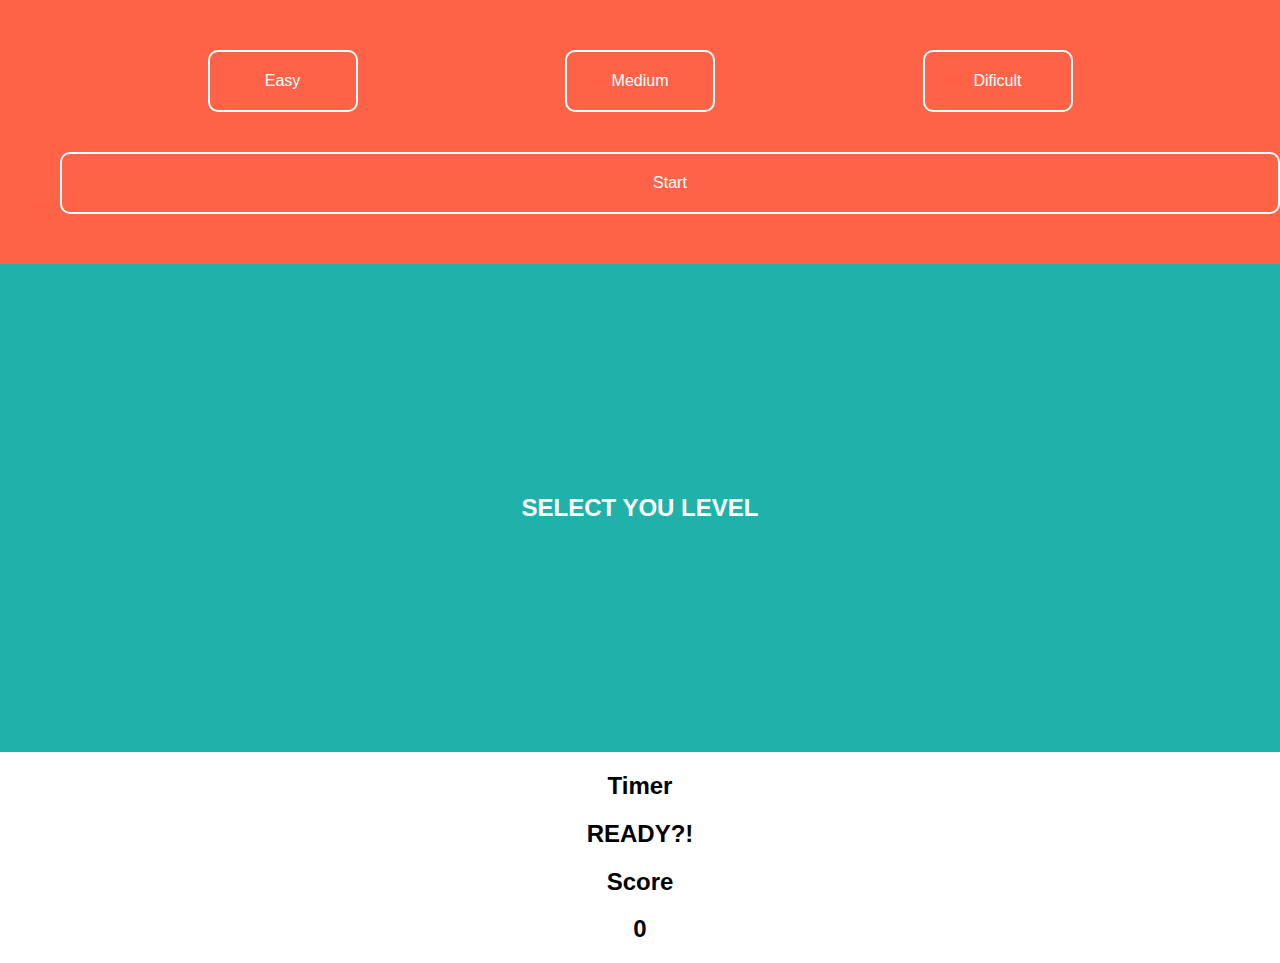
==== index.html @ de456185 "initial commit, basic game functionality" ====
<!DOCTYPE html>
<html lang="en">

<head>
    <meta charset="UTF-8">
    <meta name="viewport" content="width=device-width, initial-scale=1.0">
    <meta http-equiv="X-UA-Compatible" content="ie=edge">
    <link rel="stylesheet" href="styles/style.css">
    <link rel="stylesheet" href="https://use.fontawesome.com/releases/v5.7.1/css/all.css"
        integrity="sha384-fnmOCqbTlWIlj8LyTjo7mOUStjsKC4pOpQbqyi7RrhN7udi9RwhKkMHpvLbHG9Sr" crossorigin="anonymous">
    <title>Click The Bait!</title>
</head>

<body>
    <header>
        <!-- Header is here -->
    </header>
    <main>
        <section class="controls flex wrap">
            <div class="level">Easy</div>
            <div class="level">Medium</div>
            <div class="level">Dificult</div>
            <div class="start">Start</div>
        </section>
        <section class="game-area flex wrap">
            <div class="holder">
                <h2>Select you level</h2>
            </div>
        </section>
        <section class="score-holder">
            <!-- <h2>SCORE</h2> -->
            <h2>Timer</h2>
            <h2 class ="timer">READY?!</h2>
            <h2>Score</h2>
            <h2 class="score">0</h2>
        </section>
    </main>

    <footer>
        <!-- footer is here -->
    </footer>
    <script src="https://cdnjs.cloudflare.com/ajax/libs/jquery/2.1.4/jquery.js"></script>
    <script src="js/script.js"></script>
</body>

</html>
---- styles/style.css ----
article, aside, details, figcaption, figure, footer, header, hgroup, nav, section, summary {
  display: block; }

audio, canvas, video {
  display: inline-block; }

audio:not([controls]) {
  display: none;
  height: 0; }

[hidden] {
  display: none; }

html {
  font-family: sans-serif;
  -webkit-text-size-adjust: 100%;
  -ms-text-size-adjust: 100%; }

a:focus {
  outline: thin dotted; }

a:active, a:hover {
  outline: 0; }

h1 {
  font-size: 2em; }

abbr[title] {
  border-bottom: 1px dotted; }

b, strong {
  font-weight: 700; }

dfn {
  font-style: italic; }

mark {
  background: #ff0;
  color: #000; }

code, kbd, pre, samp {
  font-family: monospace, serif;
  font-size: 1em; }

pre {
  white-space: pre-wrap;
  word-wrap: break-word; }

q {
  quotes: \201C \201D \2018 \2019; }

small {
  font-size: 80%; }

sub, sup {
  font-size: 75%;
  line-height: 0;
  position: relative;
  vertical-align: baseline; }

sup {
  top: -.5em; }

sub {
  bottom: -.25em; }

img {
  border: 0; }

svg:not(:root) {
  overflow: hidden; }

fieldset {
  border: 1px solid silver;
  margin: 0 2px;
  padding: .35em .625em .75em; }

button, input, select, textarea {
  font-family: inherit;
  font-size: 100%;
  margin: 0; }

button, input {
  line-height: normal; }

button, html input[type=button], input[type=reset], input[type=submit] {
  -webkit-appearance: button;
  cursor: pointer; }

button[disabled], input[disabled] {
  cursor: default; }

input[type=checkbox], input[type=radio] {
  -webkit-box-sizing: border-box;
  box-sizing: border-box;
  padding: 0; }

input[type=search] {
  -webkit-appearance: textfield;
  -moz-box-sizing: content-box;
  -webkit-box-sizing: content-box;
  box-sizing: content-box; }

input[type=search]::-webkit-search-cancel-button, input[type=search]::-webkit-search-decoration {
  -webkit-appearance: none; }

textarea {
  overflow: auto;
  vertical-align: top; }

table {
  border-collapse: collapse;
  border-spacing: 0; }

body, figure {
  margin: 0; }

legend, button::-moz-focus-inner, input::-moz-focus-inner {
  border: 0;
  padding: 0; }

.clearfix:after {
  visibility: hidden;
  display: block;
  font-size: 0;
  content: '';
  clear: both;
  height: 0; }

* {
  -moz-box-sizing: border-box;
  -webkit-box-sizing: border-box;
  box-sizing: border-box; }

.game-area {
  width: 100%;
  -webkit-box-orient: horizontal;
  -webkit-box-direction: normal;
  -ms-flex-direction: row;
  flex-direction: row;
  -ms-flex-pack: distribute;
  justify-content: space-around;
  background: lightseagreen;
  color: white;
  padding: 10px 30px; }

.holder {
  padding: 200px 0;
  text-transform: uppercase; }

.card {
  height: 50px;
  -ms-flex-preferred-size: 50px;
  flex-basis: 50px;
  -ms-flex-negative: 0;
  flex-shrink: 0;
  margin: 10px;
  padding: 10px;
  border: 2px white solid;
  border-radius: 10%; }

.correct {
  background: greenyellow; }

.wrong {
  background: red; }

.flex {
  display: -webkit-box;
  display: -ms-flexbox;
  display: flex; }

.wrap {
  -ms-flex-wrap: wrap;
  flex-wrap: wrap; }

img {
  width: 100%; }

.controls {
  -webkit-box-orient: horizontal;
  -webkit-box-direction: normal;
  -ms-flex-direction: row;
  flex-direction: row;
  -webkit-box-pack: space-evenly;
  -ms-flex-pack: space-evenly;
  justify-content: space-evenly;
  padding: 30px;
  color: white;
  background: tomato; }

.level, .start {
  -ms-flex-preferred-size: 150px;
  flex-basis: 150px;
  -ms-flex-negative: 0;
  flex-shrink: 0;
  padding: 20px;
  margin: 20px 30px;
  border: 2px solid white;
  border-radius: 10px;
  text-align: center; }

.start {
  min-width: 100%; }

.score-holder h2 {
  text-align: center; }
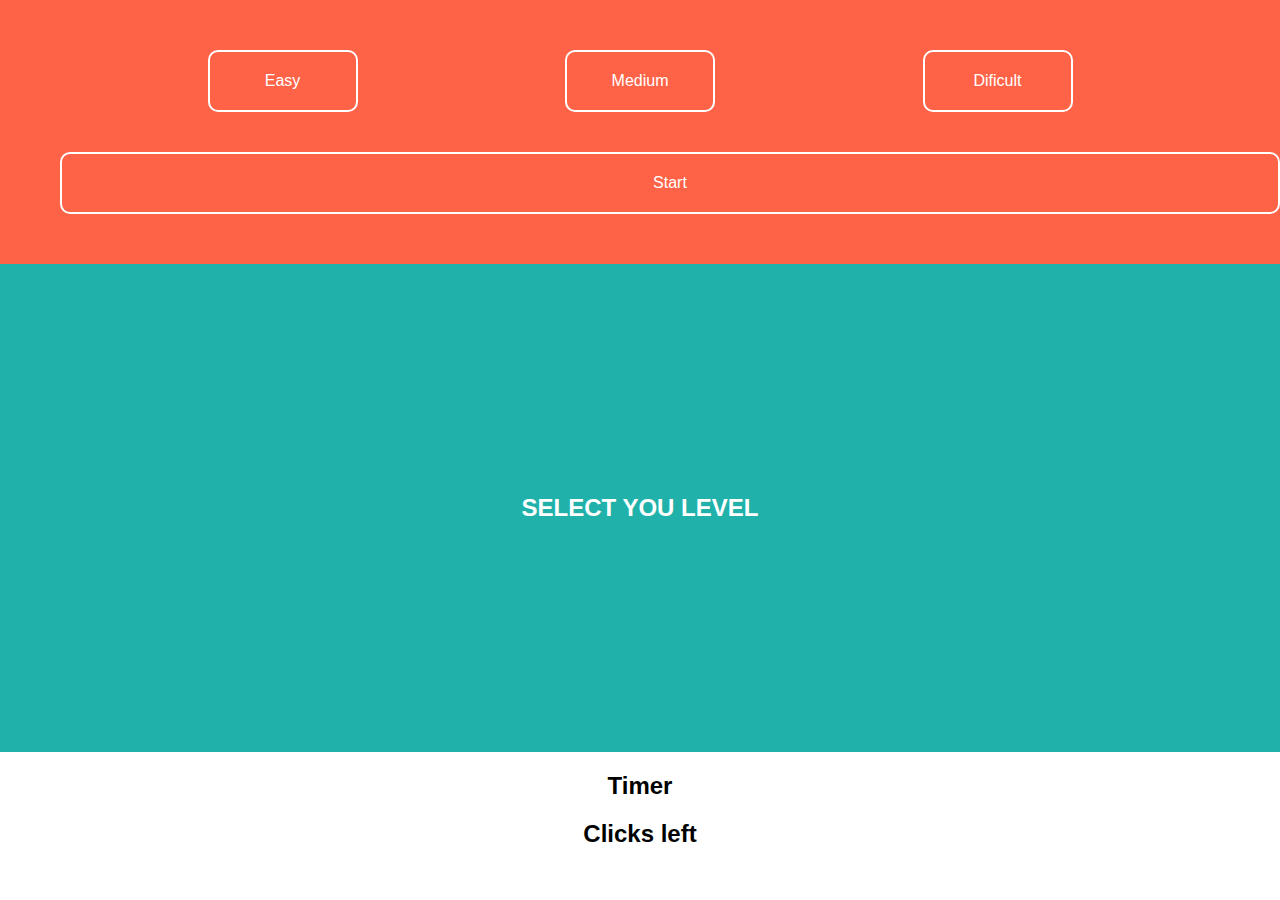
==== commit cab493db: "Game logic updated: can no longer click when game is over, clicking on boot pauses ability, cannot d" ====
--- a/index.html
+++ b/index.html
@@ -30,9 +30,10 @@
         <section class="score-holder">
             <!-- <h2>SCORE</h2> -->
             <h2>Timer</h2>
-            <h2 class ="timer">READY?!</h2>
-            <h2>Score</h2>
-            <h2 class="score">0</h2>
+            <h2 class ="timer"></h2>
+            <h2>Clicks left</h2>
+            <h2 class="score"></h2>
+            <h2 class="result"></h2>
         </section>
     </main>
 
--- a/styles/style.css
+++ b/styles/style.css
@@ -144,6 +144,9 @@
   color: white;
   padding: 10px 30px; }
 
+.paused {
+  cursor: not-allowed; }
+
 .holder {
   padding: 200px 0;
   text-transform: uppercase; }
@@ -163,6 +166,9 @@
   background: greenyellow; }
 
 .wrong {
+  background: red; }
+
+.clicked {
   background: red; }
 
 .flex {
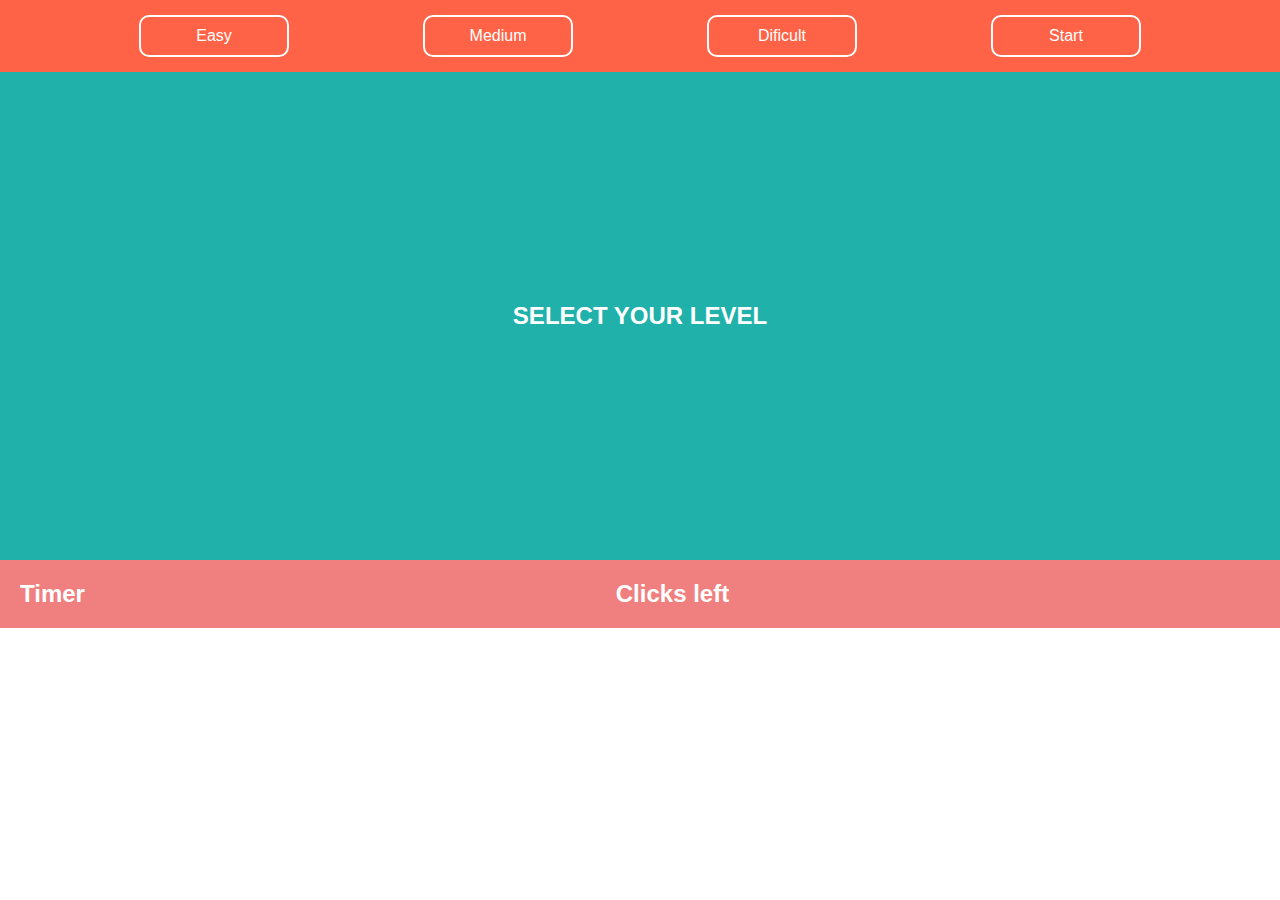
==== commit a7a43ccf: "MVP v.1" ====
--- a/index.html
+++ b/index.html
@@ -24,10 +24,10 @@
         </section>
         <section class="game-area flex wrap">
             <div class="holder">
-                <h2>Select you level</h2>
+                <h2>Select your level</h2>
             </div>
         </section>
-        <section class="score-holder">
+        <section class="score-holder flex wrap">
             <!-- <h2>SCORE</h2> -->
             <h2>Timer</h2>
             <h2 class ="timer"></h2>
--- a/styles/style.css
+++ b/styles/style.css
@@ -191,7 +191,7 @@
   -webkit-box-pack: space-evenly;
   -ms-flex-pack: space-evenly;
   justify-content: space-evenly;
-  padding: 30px;
+  padding: 10px;
   color: white;
   background: tomato; }
 
@@ -200,14 +200,20 @@
   flex-basis: 150px;
   -ms-flex-negative: 0;
   flex-shrink: 0;
-  padding: 20px;
-  margin: 20px 30px;
+  padding: 10px;
+  margin: 5px;
   border: 2px solid white;
   border-radius: 10px;
   text-align: center; }
 
-.start {
-  min-width: 100%; }
+.score-holder {
+  -webkit-box-pack: justify;
+  -ms-flex-pack: justify;
+  justify-content: space-between;
+  background: lightcoral;
+  color: white; }
 
 .score-holder h2 {
-  text-align: center; }
+  text-align: center;
+  margin: 0;
+  padding: 20px; }
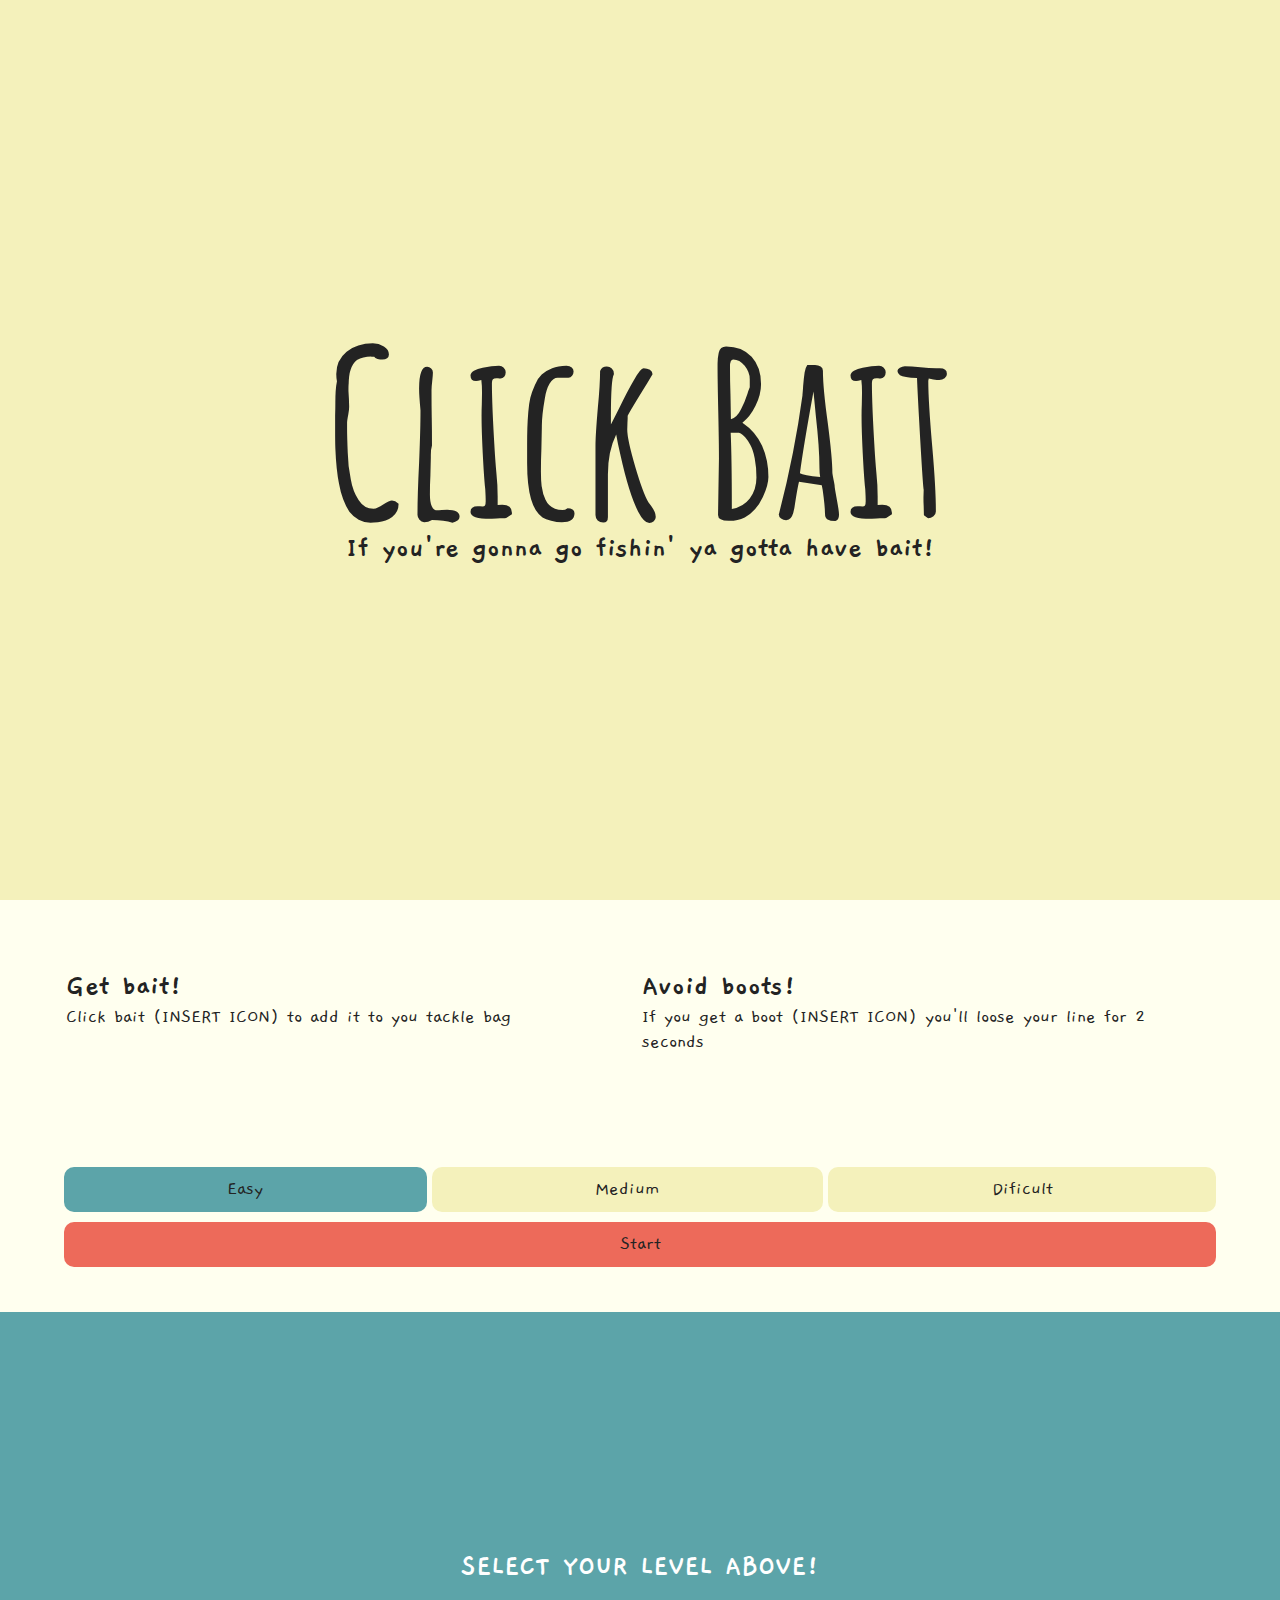
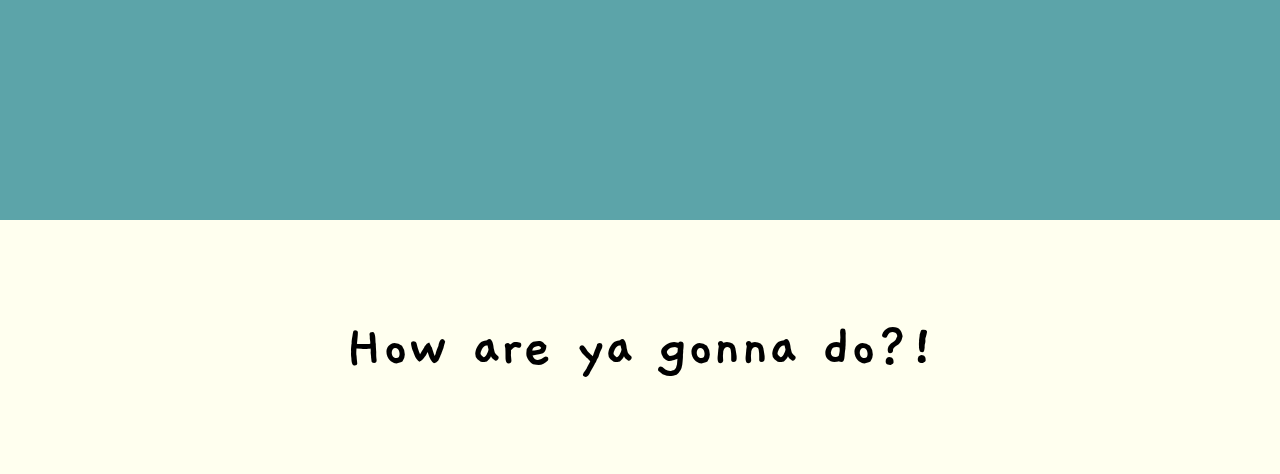
==== commit c7861470: "Added info and styling to game" ====
--- a/index.html
+++ b/index.html
@@ -8,33 +8,111 @@
     <link rel="stylesheet" href="styles/style.css">
     <link rel="stylesheet" href="https://use.fontawesome.com/releases/v5.7.1/css/all.css"
         integrity="sha384-fnmOCqbTlWIlj8LyTjo7mOUStjsKC4pOpQbqyi7RrhN7udi9RwhKkMHpvLbHG9Sr" crossorigin="anonymous">
-    <title>Click The Bait!</title>
+    <title>Click Bait!</title>
 </head>
 
 <body>
     <header>
-        <!-- Header is here -->
+        <nav></nav>
+        <div class="logo">
+            <h1>Click Bait</h1>
+            <h2>If you're gonna go fishin' ya gotta have bait!</h2>
+        </div>
     </header>
     <main>
-        <section class="controls flex wrap">
-            <div class="level">Easy</div>
-            <div class="level">Medium</div>
-            <div class="level">Dificult</div>
+        <section>
+            <!-- <div class="intro">
+                <h1>Intro</h1>
+                <p></p>
+            </div> -->
+            <div class="rules">
+                <div class="rule rule-1">
+                    <h2>Get bait!</h2>
+                    <p>Click bait (INSERT ICON) to add it to you tackle bag</p>        
+                </div>
+                <div class="rule rule-2">
+                    <h2>Avoid boots!</h2>
+                    <p>If you get a boot (INSERT ICON) you'll loose your line for 2 seconds</p>
+                </div>
+            </div>
+        </section>
+        <section class="controls">
+            <div class="level-controls">
+                <div class="level selected">Easy</div>
+                <div class="level">Medium</div>
+                <div class="level">Dificult</div>
+            </div>
             <div class="start">Start</div>
         </section>
-        <section class="game-area flex wrap">
+        <section class="game-area clearfix">
             <div class="holder">
-                <h2>Select your level</h2>
+                <h2>Select your level above!</h2>
             </div>
+           
+            <!-- <div class="card boot not-clicked"><img src="assets/boot-2.svg" alt="worm"></div>
+            <div class="card bait not-clicked"><img src="assets/worm.svg" alt="worm"></div>
+            <div class="card bait not-clicked"><img src="assets/caterpillar.svg" alt="worm"></div>
+            <div class="card boot not-clicked"><img src="assets/boot-2.svg" alt="worm"></div>
+            <div class="card boot not-clicked"><img src="assets/boot-2.svg" alt="worm"></div>
+            <div class="card boot not-clicked"><img src="assets/boot-2.svg" alt="worm"></div>
+            <div class="card boot not-clicked"><img src="assets/boot.svg" alt="worm"></div>
+            <div class="card bait not-clicked"><img src="assets/worm.svg" alt="worm"></div>
+            <div class="card bait not-clicked"><img src="assets/worm.svg" alt="worm"></div>
+            <div class="card bait not-clicked"><img src="assets/worm.svg" alt="worm"></div>
+            <div class="card boot not-clicked"><img src="assets/boot.svg" alt="worm"></div>
+            <div class="card boot not-clicked"><img src="assets/boot-2.svg" alt="worm"></div>
+            <div class="card bait not-clicked"><img src="assets/worm.svg" alt="worm"></div>
+            <div class="card boot not-clicked"><img src="assets/boot.svg" alt="worm"></div>
+            <div class="card boot not-clicked"><img src="assets/boot-2.svg" alt="worm"></div>
+            <div class="card bait not-clicked"><img src="assets/caterpillar.svg" alt="worm"></div>
+            <div class="card bait not-clicked"><img src="assets/worm.svg" alt="worm"></div>
+            <div class="card boot not-clicked"><img src="assets/boot-2.svg" alt="worm"></div>
+            <div class="card bait not-clicked"><img src="assets/caterpillar.svg" alt="worm"></div>
+            <div class="card boot not-clicked"><img src="assets/boot-2.svg" alt="worm"></div>
+            <div class="card bait not-clicked"><img src="assets/caterpillar.svg" alt="worm"></div>
+            <div class="card boot not-clicked"><img src="assets/boot-2.svg" alt="worm"></div>
+            <div class="card boot not-clicked"><img src="assets/boot.svg" alt="worm"></div>
+            <div class="card bait not-clicked"><img src="assets/worm.svg" alt="worm"></div>
+            <div class="card boot not-clicked"><img src="assets/boot-2.svg" alt="worm"></div>
+            <div class="card bait not-clicked"><img src="assets/worm.svg" alt="worm"></div>
+            <div class="card boot not-clicked"><img src="assets/boot.svg" alt="worm"></div>
+            <div class="card boot not-clicked"><img src="assets/boot.svg" alt="worm"></div>
+            <div class="card bait not-clicked"><img src="assets/caterpillar.svg" alt="worm"></div>
+            <div class="card boot not-clicked"><img src="assets/boot-2.svg" alt="worm"></div>
+            <div class="card boot not-clicked"><img src="assets/boot.svg" alt="worm"></div>
+            <div class="card bait not-clicked"><img src="assets/worm.svg" alt="worm"></div> -->
         </section>
-        <section class="score-holder flex wrap">
-            <!-- <h2>SCORE</h2> -->
+        <div class="score-holder">
+            <h2>Timer</h2>
+            <h2 class="timer">-</h2>
+            <!-- <h2>Score</h2>
+            <h2>-</h2> -->
+        </div>
+        <!-- <section class="score-holder">
+            <h2>SCORE</h2>
             <h2>Timer</h2>
             <h2 class ="timer"></h2>
             <h2>Clicks left</h2>
             <h2 class="score"></h2>
-            <h2 class="result"></h2>
+            <h2 class="result"></h2> 
+        </section> -->
+        <section class="end-game-score">
+            <h2>How are ya gonna do?!</h2>
+            <div class="this-game">
+                <h2>Your score</h2>
+                <p class="score">-</p>
+                <p class="percent">-</p>
+                <p class="note">-</p>        
+            </div>
+            <div class="total-games">
+                <h2>Games played</h2>
+                <p class="played">-</p>        
+                <!-- <h2>Win %</h2>
+                <p class="won"></p> -->
+            </div>
+
         </section>
+
     </main>
 
     <footer>
--- a/styles/style.css
+++ b/styles/style.css
@@ -1,3 +1,4 @@
+@import url("https://fonts.googleapis.com/css?family=Amatic+SC:400,700|Gaegu:400,700|Staatliches");
 article, aside, details, figcaption, figure, footer, header, hgroup, nav, section, summary {
   display: block; }
 
@@ -132,17 +133,73 @@
   -webkit-box-sizing: border-box;
   box-sizing: border-box; }
 
+.this_does_nothing {
+  font-family: 'Amatic SC', cursive;
+  font-family: 'Staatliches', cursive;
+  font-family: 'Gaegu', cursive; }
+
+body {
+  font-family: 'Gaegu', cursive; }
+
+html {
+  font-size: 125%; }
+
+img {
+  width: 100%;
+  display: block; }
+
+.logo {
+  background: #f4f1bb;
+  color: #232323;
+  height: 100vh;
+  display: -webkit-box;
+  display: -ms-flexbox;
+  display: flex;
+  -webkit-box-orient: vertical;
+  -webkit-box-direction: normal;
+  -ms-flex-direction: column;
+  flex-direction: column;
+  -webkit-box-pack: center;
+  -ms-flex-pack: center;
+  justify-content: center; }
+  .logo h1 {
+    font-family: 'Amatic SC', cursive;
+    font-weight: bold;
+    font-size: 230px;
+    line-height: 85%;
+    margin: 0 auto; }
+  .logo h2 {
+    font-family: 'Gaegu', cursive;
+    margin: 0 auto; }
+
+.rules {
+  padding: 50px 5%;
+  display: -webkit-box;
+  display: -ms-flexbox;
+  display: flex;
+  -ms-flex-wrap: wrap;
+  flex-wrap: wrap;
+  background: #ffffef;
+  color: #232323; }
+  .rules h2, .rules p {
+    margin: 0; }
+  .rules .rule {
+    -ms-flex-preferred-size: 460px;
+    flex-basis: 460px;
+    -webkit-box-flex: 1;
+    -ms-flex-positive: 1;
+    flex-grow: 1;
+    -ms-flex-negative: 0;
+    flex-shrink: 0; }
+  .rules .rule-1, .rules .rule-2 {
+    padding: 15px 0;
+    border: #ffffef 2px solid;
+    border-radius: 15px; }
+
 .game-area {
-  width: 100%;
-  -webkit-box-orient: horizontal;
-  -webkit-box-direction: normal;
-  -ms-flex-direction: row;
-  flex-direction: row;
-  -ms-flex-pack: distribute;
-  justify-content: space-around;
-  background: lightseagreen;
+  background: #5ca4a9;
   color: white;
-  padding: 10px 30px; }
+  padding: 10px 5%; }
 
 .paused {
   cursor: not-allowed; }
@@ -150,17 +207,17 @@
 .holder {
   padding: 200px 0;
   text-transform: uppercase; }
+  .holder h2 {
+    text-align: center; }
 
 .card {
-  height: 50px;
-  -ms-flex-preferred-size: 50px;
-  flex-basis: 50px;
-  -ms-flex-negative: 0;
-  flex-shrink: 0;
-  margin: 10px;
   padding: 10px;
   border: 2px white solid;
-  border-radius: 10%; }
+  border-radius: 10%;
+  margin: 3px;
+  width: calc((100% / 8) - 6px);
+  float: left;
+  background: #f4f1bb; }
 
 .correct {
   background: greenyellow; }
@@ -171,49 +228,71 @@
 .clicked {
   background: red; }
 
-.flex {
+.controls {
+  padding: 40px 5%;
+  color: #232323;
+  background: #ffffef; }
+  .controls .level-controls {
+    display: -webkit-box;
+    display: -ms-flexbox;
+    display: flex;
+    direction: row;
+    -ms-flex-wrap: wrap;
+    flex-wrap: wrap; }
+  .controls .level {
+    min-width: 200px;
+    -webkit-box-flex: 1;
+    -ms-flex-positive: 1;
+    flex-grow: 1; }
+  .controls .level, .controls .start {
+    padding: 10px;
+    margin: 5px 0;
+    background: #f4f1bb;
+    border-radius: 10px;
+    text-align: center; }
+  .controls .level:nth-child(2) {
+    margin: 5px; }
+  .controls .start {
+    background: #ed6a5a; }
+  .controls .level.selected {
+    background: #5ca4a9; }
+
+.score-holder {
+  background: #ed6a5a;
+  color: white;
+  position: fixed;
+  left: 2px;
+  bottom: 2px;
+  border-radius: 10px;
+  padding: 5px; }
+
+.score-holder h2 {
+  text-align: center;
+  font-size: 1rem;
+  margin: 0; }
+
+.end-game-score {
   display: -webkit-box;
   display: -ms-flexbox;
-  display: flex; }
-
-.wrap {
+  display: flex;
+  direction: row;
   -ms-flex-wrap: wrap;
-  flex-wrap: wrap; }
-
-img {
-  width: 100%; }
-
-.controls {
-  -webkit-box-orient: horizontal;
-  -webkit-box-direction: normal;
-  -ms-flex-direction: row;
-  flex-direction: row;
-  -webkit-box-pack: space-evenly;
-  -ms-flex-pack: space-evenly;
-  justify-content: space-evenly;
-  padding: 10px;
-  color: white;
-  background: tomato; }
-
-.level, .start {
-  -ms-flex-preferred-size: 150px;
-  flex-basis: 150px;
-  -ms-flex-negative: 0;
-  flex-shrink: 0;
-  padding: 10px;
-  margin: 5px;
-  border: 2px solid white;
-  border-radius: 10px;
+  flex-wrap: wrap;
+  background: #ffffef;
+  padding: 40px 5%; }
+  .end-game-score .this-game, .end-game-score .total-games {
+    -ms-flex-preferred-size: 300px;
+    flex-basis: 300px;
+    -webkit-box-flex: 1;
+    -ms-flex-positive: 1;
+    flex-grow: 1;
+    -ms-flex-negative: 0;
+    flex-shrink: 0; }
+  .end-game-score .total-games {
+    text-align: right; }
+
+.end-game-score > h2 {
+  font-size: 3rem;
+  -ms-flex-preferred-size: 100%;
+  flex-basis: 100%;
   text-align: center; }
-
-.score-holder {
-  -webkit-box-pack: justify;
-  -ms-flex-pack: justify;
-  justify-content: space-between;
-  background: lightcoral;
-  color: white; }
-
-.score-holder h2 {
-  text-align: center;
-  margin: 0;
-  padding: 20px; }
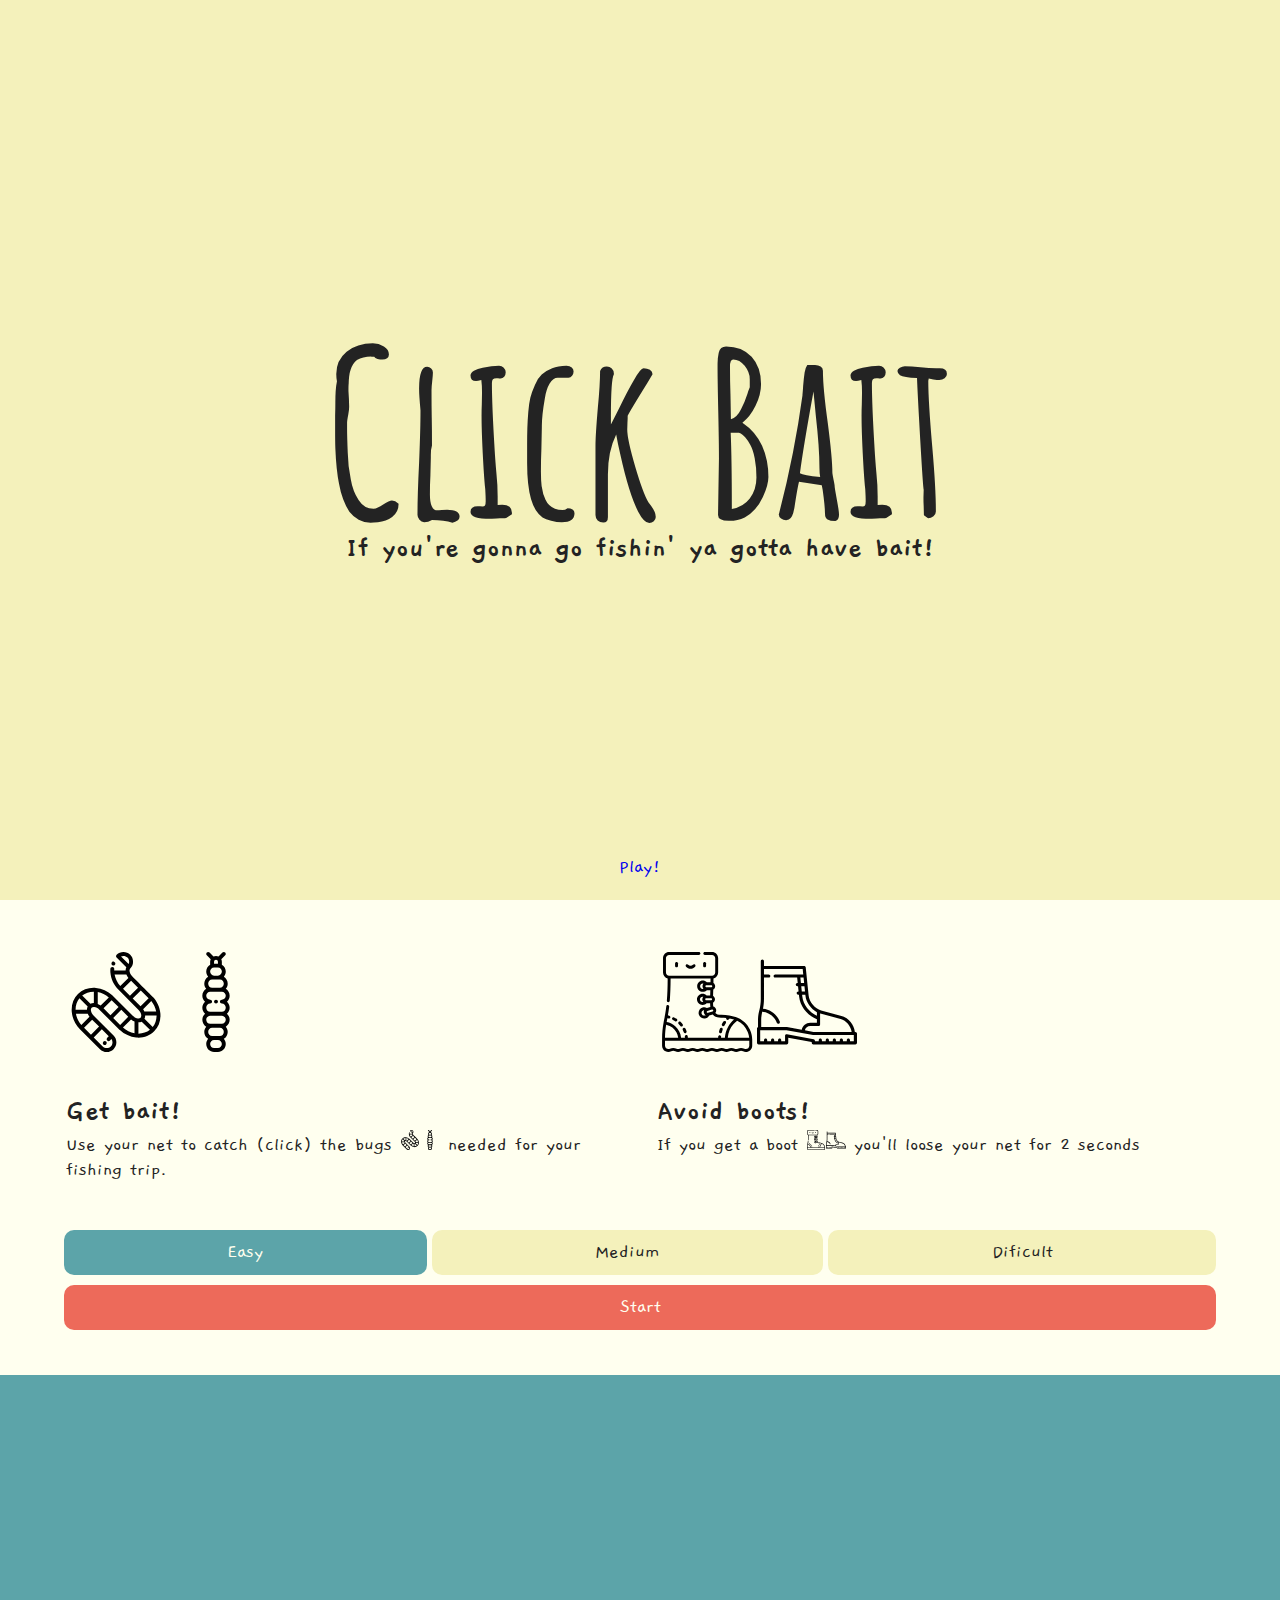
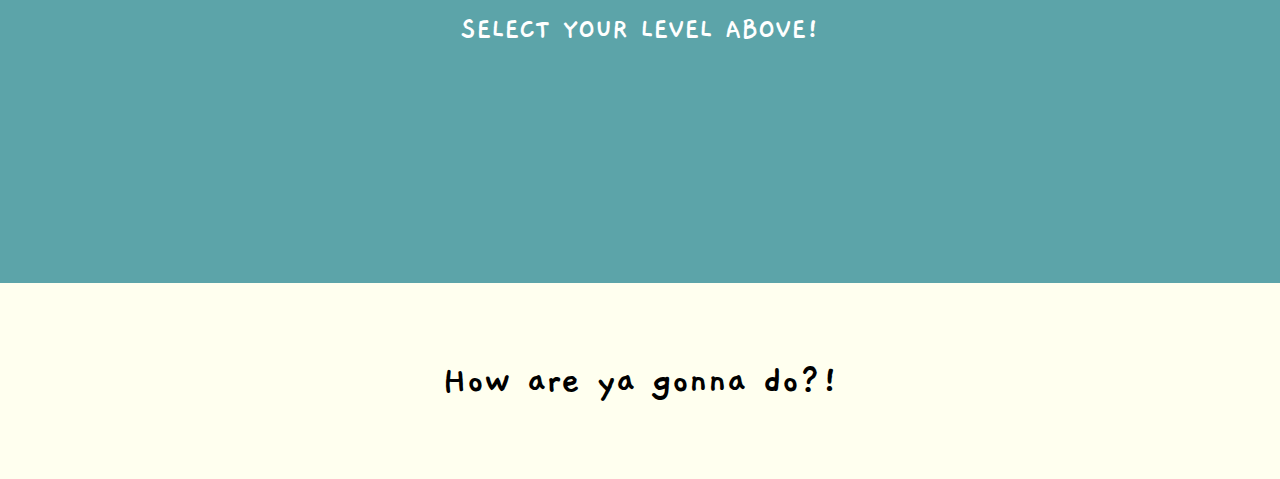
==== commit 6773f44e: "Added style & responsivnes" ====
--- a/index.html
+++ b/index.html
@@ -5,6 +5,9 @@
     <meta charset="UTF-8">
     <meta name="viewport" content="width=device-width, initial-scale=1.0">
     <meta http-equiv="X-UA-Compatible" content="ie=edge">
+    <!-- import animate css library -->
+    <!-- <link rel="stylesheet" href="animate.min.css"> -->
+    <link rel="stylesheet" href="https://cdnjs.cloudflare.com/ajax/libs/animate.css/3.7.0/animate.min.css">
     <link rel="stylesheet" href="styles/style.css">
     <link rel="stylesheet" href="https://use.fontawesome.com/releases/v5.7.1/css/all.css"
         integrity="sha384-fnmOCqbTlWIlj8LyTjo7mOUStjsKC4pOpQbqyi7RrhN7udi9RwhKkMHpvLbHG9Sr" crossorigin="anonymous">
@@ -14,12 +17,15 @@
 <body>
     <header>
         <nav></nav>
-        <div class="logo">
-            <h1>Click Bait</h1>
-            <h2>If you're gonna go fishin' ya gotta have bait!</h2>
+        <div class="logo bounce">
+            <h1 class="animated bounceInLeft">Click Bait</h1>
+            <h2 class="animated bounceInRight">If you're gonna go fishin' ya gotta have bait!</h2>
         </div>
+        <a href="#main-content">
+            <div class="play bounceInUp">Play!</div> 
+        </a>
     </header>
-    <main>
+    <main id="main-content">
         <section>
             <!-- <div class="intro">
                 <h1>Intro</h1>
@@ -27,12 +33,28 @@
             </div> -->
             <div class="rules">
                 <div class="rule rule-1">
-                    <h2>Get bait!</h2>
-                    <p>Click bait (INSERT ICON) to add it to you tackle bag</p>        
+                    <figure>
+                        <div class="image-holder">
+                            <img src="assets/worm.svg" alt="worm icon.">
+                            <img src="assets/caterpillar.svg" alt="boot">
+                        </div>
+                        <figcaption>
+                            <h2>Get bait!</h2>
+                            <p>Use your net to catch (click) the bugs <img class="image-pulse pulse" src="assets/worm.svg" alt="worm icon."><img class="image-pulse pulse" src="assets/caterpillar.svg" alt="boot"> needed for your fishing trip.</p>                    
+                        </figcaption>
+                    </figure>
                 </div>
                 <div class="rule rule-2">
-                    <h2>Avoid boots!</h2>
-                    <p>If you get a boot (INSERT ICON) you'll loose your line for 2 seconds</p>
+                    <figure>
+                        <div class="image-holder">
+                            <img src="assets/boot.svg" alt="boot">
+                            <img src="assets/boot-2.svg" alt="boot">
+                        </div>
+                        <figcaption>
+                            <h2>Avoid boots!</h2>
+                            <p>If you get a boot <img class="image-pulse pulse" src="assets/boot.svg" alt="boot"><img class="image-pulse pulse" src="assets/boot-2.svg" alt="boot"> you'll loose your net for 2 seconds</p>            
+                        </figcaption>
+                    </figure>
                 </div>
             </div>
         </section>
--- a/styles/style.css
+++ b/styles/style.css
@@ -148,7 +148,16 @@
   width: 100%;
   display: block; }
 
-.logo {
+.level:hover, .start:hover {
+  cursor: pointer; }
+
+.game-area {
+  cursor: url("../assets/net-cursor-2.png"), pointer; }
+
+.game-area:active {
+  cursor: url("../assets/net-cursor-1.png"), pointer; }
+
+header {
   background: #f4f1bb;
   color: #232323;
   height: 100vh;
@@ -161,7 +170,31 @@
   flex-direction: column;
   -webkit-box-pack: center;
   -ms-flex-pack: center;
-  justify-content: center; }
+  justify-content: center;
+  position: relative; }
+  header .play {
+    position: absolute;
+    bottom: 20px;
+    margin: 0 auto;
+    left: calc(50% - (42.75px / 2));
+    -webkit-animation-duration: 1s;
+    animation-duration: 1s;
+    -webkit-animation-iteration-count: 1;
+    animation-iteration-count: 1; }
+
+.logo {
+  -webkit-animation-duration: 1s;
+  animation-duration: 1s;
+  -webkit-animation-delay: 2s;
+  animation-delay: 2s;
+  -webkit-animation-iteration-count: 2;
+  animation-iteration-count: 2;
+  margin: 0 auto; }
+  .logo h1, .logo h2 {
+    -webkit-animation-duration: 0.8s;
+    animation-duration: 0.8s;
+    -webkit-animation-iteration-count: 1;
+    animation-iteration-count: 1; }
   .logo h1 {
     font-family: 'Amatic SC', cursive;
     font-weight: bold;
@@ -170,10 +203,20 @@
     margin: 0 auto; }
   .logo h2 {
     font-family: 'Gaegu', cursive;
-    margin: 0 auto; }
+    margin: 0 auto;
+    text-align: center; }
+  @media only screen and (max-width: 800px) {
+    .logo h1 {
+      font-size: 25vw;
+      text-align: center; }
+    .logo h2 {
+      font-size: 20px; } }
+  @media only screen and (max-width: 600px) {
+    .logo h1 {
+      font-size: 30vw; } }
 
 .rules {
-  padding: 50px 5%;
+  padding: 50px 5% 0 5%;
   display: -webkit-box;
   display: -ms-flexbox;
   display: flex;
@@ -184,22 +227,54 @@
   .rules h2, .rules p {
     margin: 0; }
   .rules .rule {
-    -ms-flex-preferred-size: 460px;
-    flex-basis: 460px;
+    -ms-flex-preferred-size: 420px;
+    flex-basis: 420px;
     -webkit-box-flex: 1;
     -ms-flex-positive: 1;
     flex-grow: 1;
     -ms-flex-negative: 0;
     flex-shrink: 0; }
   .rules .rule-1, .rules .rule-2 {
-    padding: 15px 0;
     border: #ffffef 2px solid;
     border-radius: 15px; }
+  .rules .rule-1 {
+    margin-right: 30px; }
+  .rules figcaption {
+    margin: 40px 0 0 0; }
+    .rules figcaption img {
+      display: inline;
+      width: 20px; }
+  .rules .image-holder {
+    display: -webkit-box;
+    display: -ms-flexbox;
+    display: flex; }
+  .rules .image-holder img {
+    width: 30%;
+    max-width: 100px; }
+  .rules .image-pulse {
+    -webkit-animation-duration: 0.5s;
+    animation-duration: 0.5s;
+    -webkit-animation-iteration-count: infinite;
+    animation-iteration-count: infinite; }
+  @media only screen and (max-width: 966px) {
+    .rules .rule-1 {
+      margin: 0 0 40px 0; }
+    .rules .rule {
+      -ms-flex-negative: 1;
+      flex-shrink: 1; } }
 
 .game-area {
   background: #5ca4a9;
   color: white;
   padding: 10px 5%; }
+
+.bait.not-clicked {
+  -webkit-animation-duration: 0.8s;
+  animation-duration: 0.8s;
+  -webkit-animation-delay: 0.8s;
+  animation-delay: 0.8s;
+  -webkit-animation-iteration-count: infinite;
+  animation-iteration-count: infinite; }
 
 .paused {
   cursor: not-allowed; }
@@ -215,18 +290,30 @@
   border: 2px white solid;
   border-radius: 10%;
   margin: 3px;
-  width: calc((100% / 8) - 6px);
+  width: calc((100% / 12) - 6px);
   float: left;
   background: #f4f1bb; }
 
-.correct {
-  background: greenyellow; }
-
-.wrong {
-  background: red; }
+.card:active {
+  border: 6px red solid;
+  -webkit-transition: border 0.1s ease-in-out;
+  -o-transition: border 0.1s ease-in-out;
+  transition: border 0.1s ease-in-out; }
 
 .clicked {
-  background: red; }
+  background: #ed6a5a; }
+
+@media only screen and (max-width: 1000px) {
+  .card {
+    width: calc((100% / 9) - 6px); } }
+
+@media only screen and (max-width: 800px) {
+  .card {
+    width: calc((100% / 6) - 6px); } }
+
+@media only screen and (max-width: 450px) {
+  .card {
+    width: calc((100% / 3) - 6px); } }
 
 .controls {
   padding: 40px 5%;
@@ -253,9 +340,14 @@
   .controls .level:nth-child(2) {
     margin: 5px; }
   .controls .start {
-    background: #ed6a5a; }
+    background: #ed6a5a;
+    color: #ffffef; }
   .controls .level.selected {
-    background: #5ca4a9; }
+    background: #5ca4a9;
+    color: #ffffef; }
+  @media only screen and (max-width: 700px) {
+    .controls .level {
+      min-width: 100%; } }
 
 .score-holder {
   background: #ed6a5a;
@@ -292,7 +384,7 @@
     text-align: right; }
 
 .end-game-score > h2 {
-  font-size: 3rem;
+  font-size: 2rem;
   -ms-flex-preferred-size: 100%;
   flex-basis: 100%;
   text-align: center; }
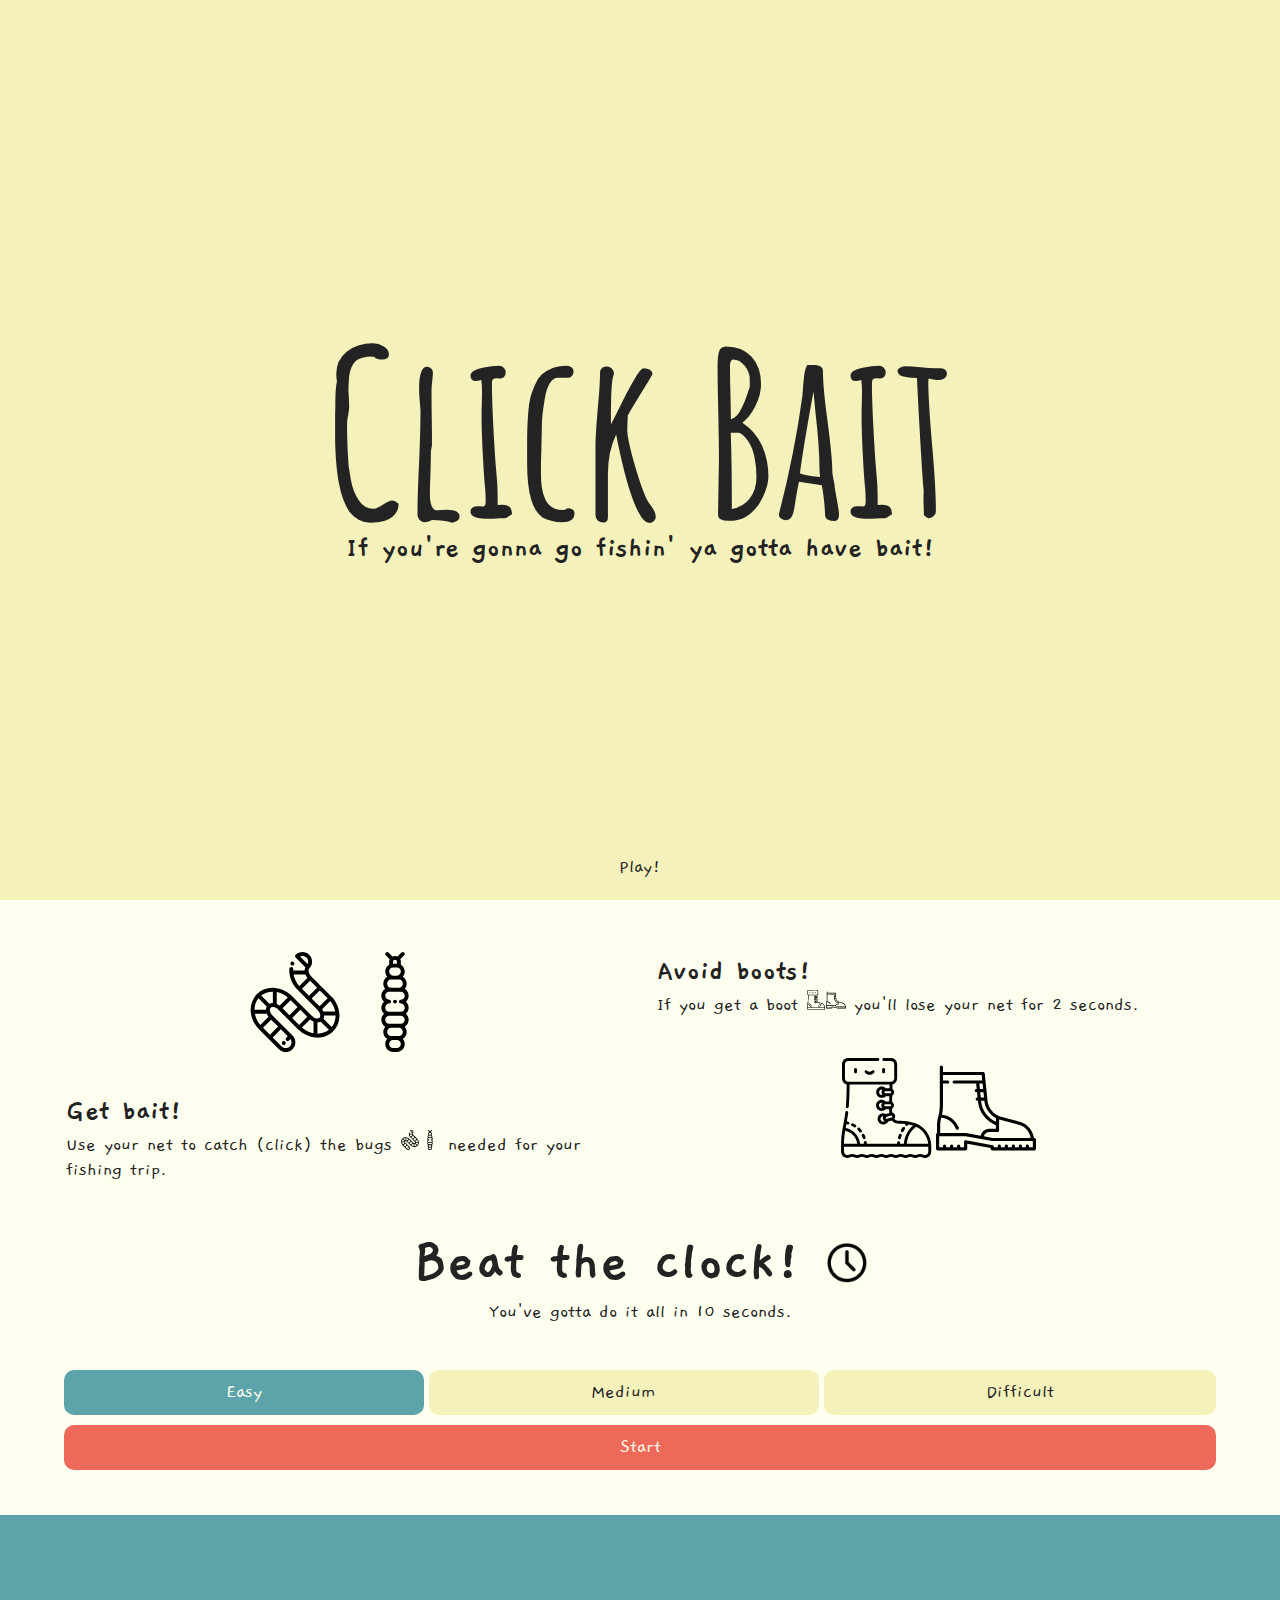
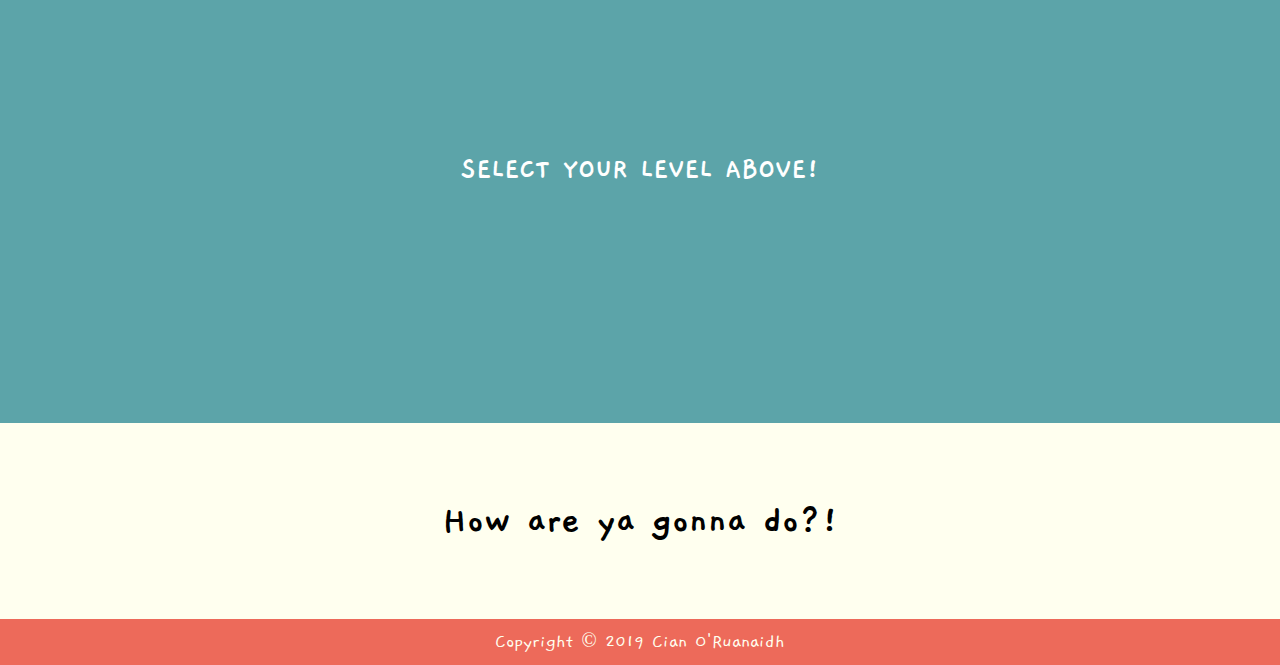
==== commit 135a9cbd: "final cmiit" ====
--- a/index.html
+++ b/index.html
@@ -5,8 +5,6 @@
     <meta charset="UTF-8">
     <meta name="viewport" content="width=device-width, initial-scale=1.0">
     <meta http-equiv="X-UA-Compatible" content="ie=edge">
-    <!-- import animate css library -->
-    <!-- <link rel="stylesheet" href="animate.min.css"> -->
     <link rel="stylesheet" href="https://cdnjs.cloudflare.com/ajax/libs/animate.css/3.7.0/animate.min.css">
     <link rel="stylesheet" href="styles/style.css">
     <link rel="stylesheet" href="https://use.fontawesome.com/releases/v5.7.1/css/all.css"
@@ -15,6 +13,7 @@
 </head>
 
 <body>
+    <!-- Header section/landing page -->
     <header>
         <nav></nav>
         <div class="logo bounce">
@@ -25,13 +24,12 @@
             <div class="play bounceInUp">Play!</div> 
         </a>
     </header>
+    <!-- Main content area, includes rules, controls, game-are and score board -->
     <main id="main-content">
+        <!-- rules section -->
         <section>
-            <!-- <div class="intro">
-                <h1>Intro</h1>
-                <p></p>
-            </div> -->
             <div class="rules">
+                <h2 class="visually-hidden">Choose your difficulty!</h2>
                 <div class="rule rule-1">
                     <figure>
                         <div class="image-holder">
@@ -40,7 +38,7 @@
                         </div>
                         <figcaption>
                             <h2>Get bait!</h2>
-                            <p>Use your net to catch (click) the bugs <img class="image-pulse pulse" src="assets/worm.svg" alt="worm icon."><img class="image-pulse pulse" src="assets/caterpillar.svg" alt="boot"> needed for your fishing trip.</p>                    
+                            <p>Use your net to catch (click) the bugs <img class="image-pulse pulse" src="assets/worm.svg" alt="Worm icon used in click bait game."><img class="image-pulse pulse" src="assets/caterpillar.svg" alt="Caterpillar icon used in click bait game."> needed for your fishing trip.</p>                    
                         </figcaption>
                     </figure>
                 </div>
@@ -52,72 +50,37 @@
                         </div>
                         <figcaption>
                             <h2>Avoid boots!</h2>
-                            <p>If you get a boot <img class="image-pulse pulse" src="assets/boot.svg" alt="boot"><img class="image-pulse pulse" src="assets/boot-2.svg" alt="boot"> you'll loose your net for 2 seconds</p>            
+                            <p>If you get a boot <img class="image-pulse pulse" src="assets/boot.svg" alt="Boot icon used in click bait game."><img class="image-pulse pulse" src="assets/boot-2.svg" alt="Second boot icon used in click bait game."> you'll lose your net for 2 seconds.</p>            
                         </figcaption>
                     </figure>
                 </div>
+                <div class="rule rule-3">
+                    <h2>Beat the clock! <img class="pulse" src="assets/clock.png" alt="clock icon by Eagle Eye from the Noun Project"></h2>
+                    <p>You've gotta do it all in 10 seconds.</p> 
+                </div>
             </div>
         </section>
+        <!-- controls section -->
         <section class="controls">
             <div class="level-controls">
                 <div class="level selected">Easy</div>
                 <div class="level">Medium</div>
-                <div class="level">Dificult</div>
+                <div class="level">Difficult</div>
             </div>
-            <div class="start">Start</div>
+            <a href="#game-area"><div class="start">Start</div></a>
         </section>
-        <section class="game-area clearfix">
+        <!-- game area, has holder content, game html will generate dynamically -->
+        <section id="game-area" class="game-area clearfix">
+            <!-- <h2 class="end-message">Game over. Try again?</h2> -->
             <div class="holder">
                 <h2>Select your level above!</h2>
-            </div>
-           
-            <!-- <div class="card boot not-clicked"><img src="assets/boot-2.svg" alt="worm"></div>
-            <div class="card bait not-clicked"><img src="assets/worm.svg" alt="worm"></div>
-            <div class="card bait not-clicked"><img src="assets/caterpillar.svg" alt="worm"></div>
-            <div class="card boot not-clicked"><img src="assets/boot-2.svg" alt="worm"></div>
-            <div class="card boot not-clicked"><img src="assets/boot-2.svg" alt="worm"></div>
-            <div class="card boot not-clicked"><img src="assets/boot-2.svg" alt="worm"></div>
-            <div class="card boot not-clicked"><img src="assets/boot.svg" alt="worm"></div>
-            <div class="card bait not-clicked"><img src="assets/worm.svg" alt="worm"></div>
-            <div class="card bait not-clicked"><img src="assets/worm.svg" alt="worm"></div>
-            <div class="card bait not-clicked"><img src="assets/worm.svg" alt="worm"></div>
-            <div class="card boot not-clicked"><img src="assets/boot.svg" alt="worm"></div>
-            <div class="card boot not-clicked"><img src="assets/boot-2.svg" alt="worm"></div>
-            <div class="card bait not-clicked"><img src="assets/worm.svg" alt="worm"></div>
-            <div class="card boot not-clicked"><img src="assets/boot.svg" alt="worm"></div>
-            <div class="card boot not-clicked"><img src="assets/boot-2.svg" alt="worm"></div>
-            <div class="card bait not-clicked"><img src="assets/caterpillar.svg" alt="worm"></div>
-            <div class="card bait not-clicked"><img src="assets/worm.svg" alt="worm"></div>
-            <div class="card boot not-clicked"><img src="assets/boot-2.svg" alt="worm"></div>
-            <div class="card bait not-clicked"><img src="assets/caterpillar.svg" alt="worm"></div>
-            <div class="card boot not-clicked"><img src="assets/boot-2.svg" alt="worm"></div>
-            <div class="card bait not-clicked"><img src="assets/caterpillar.svg" alt="worm"></div>
-            <div class="card boot not-clicked"><img src="assets/boot-2.svg" alt="worm"></div>
-            <div class="card boot not-clicked"><img src="assets/boot.svg" alt="worm"></div>
-            <div class="card bait not-clicked"><img src="assets/worm.svg" alt="worm"></div>
-            <div class="card boot not-clicked"><img src="assets/boot-2.svg" alt="worm"></div>
-            <div class="card bait not-clicked"><img src="assets/worm.svg" alt="worm"></div>
-            <div class="card boot not-clicked"><img src="assets/boot.svg" alt="worm"></div>
-            <div class="card boot not-clicked"><img src="assets/boot.svg" alt="worm"></div>
-            <div class="card bait not-clicked"><img src="assets/caterpillar.svg" alt="worm"></div>
-            <div class="card boot not-clicked"><img src="assets/boot-2.svg" alt="worm"></div>
-            <div class="card boot not-clicked"><img src="assets/boot.svg" alt="worm"></div>
-            <div class="card bait not-clicked"><img src="assets/worm.svg" alt="worm"></div> -->
+            </div>                      
         </section>
+        <!-- scoreborad div -->
         <div class="score-holder">
             <h2>Timer</h2>
             <h2 class="timer">-</h2>
-            <!-- <h2>Score</h2>
-            <h2>-</h2> -->
         </div>
-        <!-- <section class="score-holder">
-            <h2>SCORE</h2>
-            <h2>Timer</h2>
-            <h2 class ="timer"></h2>
-            <h2>Clicks left</h2>
-            <h2 class="score"></h2>
-            <h2 class="result"></h2> 
-        </section> -->
         <section class="end-game-score">
             <h2>How are ya gonna do?!</h2>
             <div class="this-game">
@@ -129,8 +92,6 @@
             <div class="total-games">
                 <h2>Games played</h2>
                 <p class="played">-</p>        
-                <!-- <h2>Win %</h2>
-                <p class="won"></p> -->
             </div>
 
         </section>
@@ -138,6 +99,7 @@
     </main>
 
     <footer>
+            Copyright &copy; 2019 Cian O'Ruanaidh
         <!-- footer is here -->
     </footer>
     <script src="https://cdnjs.cloudflare.com/ajax/libs/jquery/2.1.4/jquery.js"></script>
--- a/styles/style.css
+++ b/styles/style.css
@@ -1,4 +1,4 @@
-@import url("https://fonts.googleapis.com/css?family=Amatic+SC:400,700|Gaegu:400,700|Staatliches");
+@import url("https://fonts.googleapis.com/css?family=Amatic+SC:700|Gaegu:400");
 article, aside, details, figcaption, figure, footer, header, hgroup, nav, section, summary {
   display: block; }
 
@@ -133,10 +133,12 @@
   -webkit-box-sizing: border-box;
   box-sizing: border-box; }
 
-.this_does_nothing {
-  font-family: 'Amatic SC', cursive;
-  font-family: 'Staatliches', cursive;
-  font-family: 'Gaegu', cursive; }
+html {
+  scroll-behavior: smooth; }
+
+@media only screen and (max-width: 934px) {
+  html {
+    scroll-behavior: auto; } }
 
 body {
   font-family: 'Gaegu', cursive; }
@@ -146,16 +148,29 @@
 
 img {
   width: 100%;
-  display: block; }
+  display: block;
+  max-width: 100%;
+  max-height: 100%; }
 
 .level:hover, .start:hover {
   cursor: pointer; }
 
-.game-area {
-  cursor: url("../assets/net-cursor-2.png"), pointer; }
-
-.game-area:active {
-  cursor: url("../assets/net-cursor-1.png"), pointer; }
+a {
+  color: inherit;
+  text-decoration: none; }
+
+.visually-hidden:not(:focus):not(:active) {
+  position: absolute;
+  width: 1px;
+  height: 1px;
+  margin: -1px;
+  border: 0;
+  padding: 0;
+  white-space: nowrap;
+  -webkit-clip-path: inset(100%);
+  clip-path: inset(100%);
+  clip: rect(0 0 0 0);
+  overflow: hidden; }
 
 header {
   background: #f4f1bb;
@@ -239,19 +254,33 @@
     border-radius: 15px; }
   .rules .rule-1 {
     margin-right: 30px; }
+  .rules .rule-3 {
+    text-align: center;
+    padding-top: 40px; }
+    .rules .rule-3 h2 {
+      font-size: 3rem; }
+    .rules .rule-3 img {
+      width: 40px;
+      display: inline;
+      margin-bottom: -5px; }
   .rules figcaption {
     margin: 40px 0 0 0; }
     .rules figcaption img {
       display: inline;
-      width: 20px; }
+      width: 20px;
+      height: 20px; }
   .rules .image-holder {
     display: -webkit-box;
     display: -ms-flexbox;
-    display: flex; }
+    display: flex;
+    -webkit-box-pack: center;
+    -ms-flex-pack: center;
+    justify-content: center; }
   .rules .image-holder img {
     width: 30%;
-    max-width: 100px; }
-  .rules .image-pulse {
+    max-width: 100px;
+    max-height: 100px; }
+  .rules .image-pulse, .rules .rule-3 img {
     -webkit-animation-duration: 0.5s;
     animation-duration: 0.5s;
     -webkit-animation-iteration-count: infinite;
@@ -261,12 +290,58 @@
       margin: 0 0 40px 0; }
     .rules .rule {
       -ms-flex-negative: 1;
-      flex-shrink: 1; } }
+      flex-shrink: 1; }
+    .rules .rule-3 h2 {
+      font-size: 2rem; } }
+  @media only screen and (min-width: 934px) {
+    .rules .rule-2 figure {
+      display: -webkit-box;
+      display: -ms-flexbox;
+      display: flex;
+      -webkit-box-orient: vertical;
+      -webkit-box-direction: reverse;
+      -ms-flex-direction: column-reverse;
+      flex-direction: column-reverse; }
+      .rules .rule-2 figure figcaption {
+        margin: 0 0 40px 0; } }
+  @media only screen and (max-width: 934px) {
+    .rules figcaption {
+      text-align: center; } }
 
 .game-area {
   background: #5ca4a9;
   color: white;
-  padding: 10px 5%; }
+  padding: 10px 5%;
+  position: relative; }
+
+.end-message {
+  display: -webkit-box;
+  display: -ms-flexbox;
+  display: flex;
+  -webkit-box-orient: vertical;
+  -webkit-box-direction: normal;
+  -ms-flex-direction: column;
+  flex-direction: column;
+  -webkit-box-pack: center;
+  -ms-flex-pack: center;
+  justify-content: center;
+  position: absolute;
+  left: 5%;
+  right: 5%;
+  top: 5%;
+  bottom: 5%;
+  text-align: center;
+  background: rgba(237, 106, 90, 0.95);
+  border-radius: 30px;
+  -webkit-box-shadow: 5px 5px 10px -5px rgba(0, 0, 0, 0.75);
+  -moz-box-shadow: 5px 5px 10px -5px rgba(0, 0, 0, 0.75);
+  box-shadow: 5px 5px 10px -5px rgba(0, 0, 0, 0.75); }
+
+.game-area {
+  cursor: url("../assets/net-cursor-2.png"), pointer; }
+
+.game-area:active {
+  cursor: url("../assets/net-cursor-1.png"), pointer; }
 
 .bait.not-clicked {
   -webkit-animation-duration: 0.8s;
@@ -277,7 +352,7 @@
   animation-iteration-count: infinite; }
 
 .paused {
-  cursor: not-allowed; }
+  cursor: url("../assets/prohibited-cur.png"), pointer; }
 
 .holder {
   padding: 200px 0;
@@ -292,7 +367,10 @@
   margin: 3px;
   width: calc((100% / 12) - 6px);
   float: left;
-  background: #f4f1bb; }
+  background: #f4f1bb;
+  -webkit-box-shadow: 5px 5px 10px -5px rgba(0, 0, 0, 0.75);
+  -moz-box-shadow: 5px 5px 10px -5px rgba(0, 0, 0, 0.75);
+  box-shadow: 5px 5px 10px -5px rgba(0, 0, 0, 0.75); }
 
 .card:active {
   border: 6px red solid;
@@ -353,14 +431,17 @@
   background: #ed6a5a;
   color: white;
   position: fixed;
-  left: 2px;
-  bottom: 2px;
+  left: 10px;
+  bottom: 10px;
   border-radius: 10px;
-  padding: 5px; }
+  padding: 5px;
+  -webkit-box-shadow: 5px 5px 10px -5px rgba(0, 0, 0, 0.75);
+  -moz-box-shadow: 5px 5px 10px -5px rgba(0, 0, 0, 0.75);
+  box-shadow: 5px 5px 10px -5px rgba(0, 0, 0, 0.75); }
 
 .score-holder h2 {
   text-align: center;
-  font-size: 1rem;
+  font-size: 1.5rem;
   margin: 0; }
 
 .end-game-score {
@@ -382,9 +463,28 @@
     flex-shrink: 0; }
   .end-game-score .total-games {
     text-align: right; }
+  @media only screen and (max-width: 670px) {
+    .end-game-score .this-game, .end-game-score .total-games {
+      width: 100%;
+      text-align: center; } }
 
 .end-game-score > h2 {
   font-size: 2rem;
   -ms-flex-preferred-size: 100%;
   flex-basis: 100%;
   text-align: center; }
+
+footer {
+  background: #ed6a5a;
+  color: #ffffef;
+  display: -webkit-box;
+  display: -ms-flexbox;
+  display: flex;
+  -webkit-box-orient: horizontal;
+  -webkit-box-direction: normal;
+  -ms-flex-direction: row;
+  flex-direction: row;
+  -webkit-box-pack: center;
+  -ms-flex-pack: center;
+  justify-content: center;
+  padding: 10px 0; }
